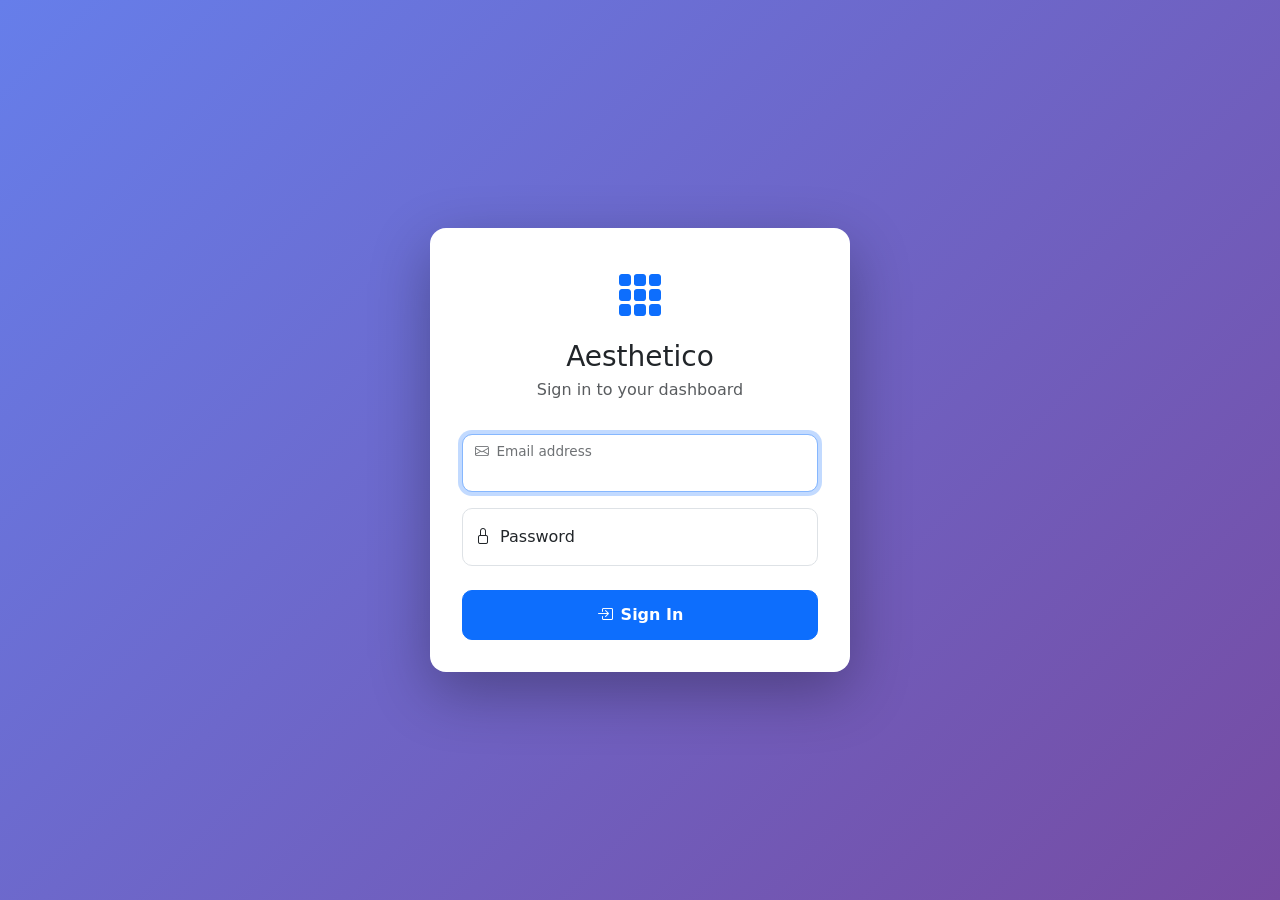
==== static/login.html @ 9bb9daa0 "Role base authentication and sheet showing completed." ====
<!DOCTYPE html>
<html lang="en" data-bs-theme="light">
<head>
    <meta charset="UTF-8">
    <meta name="viewport" content="width=device-width, initial-scale=1.0">
    <title>Login - Aesthetico Dashboard</title>

    <!-- Bootstrap 5.3 -->
    <link href="https://cdn.jsdelivr.net/npm/bootstrap@5.3.3/dist/css/bootstrap.min.css" rel="stylesheet">
    <!-- Bootstrap Icons -->
    <link href="https://cdn.jsdelivr.net/npm/bootstrap-icons@1.11.3/font/bootstrap-icons.min.css" rel="stylesheet">

    <style>
        body {
            background: linear-gradient(135deg, #667eea 0%, #764ba2 100%);
            min-height: 100vh;
            display: flex;
            align-items: center;
            justify-content: center;
        }

        .login-card {
            width: 100%;
            max-width: 420px;
            border: none;
            border-radius: 16px;
            box-shadow: 0 20px 60px rgba(0, 0, 0, 0.3);
        }

        .login-header {
            text-align: center;
            padding: 32px 32px 16px;
        }

        .login-header i {
            font-size: 3rem;
            color: #0d6efd;
        }

        .login-body {
            padding: 16px 32px 32px;
        }

        .form-floating > .form-control {
            border-radius: 10px;
        }

        .btn-login {
            border-radius: 10px;
            padding: 12px;
            font-weight: 600;
            font-size: 1rem;
        }

        .alert {
            border-radius: 10px;
            font-size: 0.9rem;
        }

        .spinner-border-sm {
            width: 1rem;
            height: 1rem;
        }
    </style>
</head>
<body>

    <div class="card login-card">
        <div class="login-header">
            <i class="bi bi-grid-3x3-gap-fill"></i>
            <h3 class="mt-2 mb-1">Aesthetico</h3>
            <p class="text-muted mb-0">Sign in to your dashboard</p>
        </div>

        <div class="login-body">
            <!-- Error alert (hidden by default) -->
            <div class="alert alert-danger d-none" id="errorAlert">
                <i class="bi bi-exclamation-triangle-fill me-2"></i>
                <span id="errorMessage"></span>
            </div>

            <form id="loginForm" onsubmit="handleLogin(event)">
                <div class="form-floating mb-3">
                    <input type="email" class="form-control" id="email" placeholder="name@example.com" required autofocus>
                    <label for="email"><i class="bi bi-envelope me-1"></i> Email address</label>
                </div>

                <div class="form-floating mb-4">
                    <input type="password" class="form-control" id="password" placeholder="Password" required>
                    <label for="password"><i class="bi bi-lock me-1"></i> Password</label>
                </div>

                <button class="btn btn-primary btn-login w-100" type="submit" id="btnLogin">
                    <i class="bi bi-box-arrow-in-right me-2"></i>Sign In
                </button>
            </form>
        </div>
    </div>

    <!-- Bootstrap 5.3 JS -->
    <script src="https://cdn.jsdelivr.net/npm/bootstrap@5.3.3/dist/js/bootstrap.bundle.min.js"></script>

    <script>
        const API = "";

        // If already logged in, redirect to dashboard
        (function checkAuth() {
            const token = localStorage.getItem("auth_token");
            if (token) {
                // Verify token is still valid
                fetch(`${API}/api/me`, {
                    headers: { "Authorization": `Bearer ${token}` }
                })
                .then(res => {
                    if (res.ok) {
                        window.location.href = "/";
                    }
                })
                .catch(() => {
                    // Token invalid, stay on login
                    localStorage.removeItem("auth_token");
                    localStorage.removeItem("auth_user");
                });
            }
        })();

        async function handleLogin(e) {
            e.preventDefault();

            const email = document.getElementById("email").value.trim();
            const password = document.getElementById("password").value;
            const btn = document.getElementById("btnLogin");
            const errorAlert = document.getElementById("errorAlert");
            const errorMessage = document.getElementById("errorMessage");

            // Hide previous error
            errorAlert.classList.add("d-none");

            // Show loading state
            const originalHTML = btn.innerHTML;
            btn.disabled = true;
            btn.innerHTML = '<span class="spinner-border spinner-border-sm me-2"></span>Signing in...';

            try {
                const res = await fetch(`${API}/api/login`, {
                    method: "POST",
                    headers: { "Content-Type": "application/json" },
                    body: JSON.stringify({ email, password }),
                });

                const data = await res.json();

                if (!res.ok) {
                    throw new Error(data.detail || "Login failed. Please try again.");
                }

                // Store auth data in localStorage
                localStorage.setItem("auth_token", data.token);
                localStorage.setItem("auth_user", JSON.stringify({
                    username: data.username,
                    email: data.email,
                    role: data.role,
                }));

                // Redirect to dashboard
                window.location.href = "/";

            } catch (err) {
                errorMessage.textContent = err.message;
                errorAlert.classList.remove("d-none");
            } finally {
                btn.disabled = false;
                btn.innerHTML = originalHTML;
            }
        }
    </script>
</body>
</html>
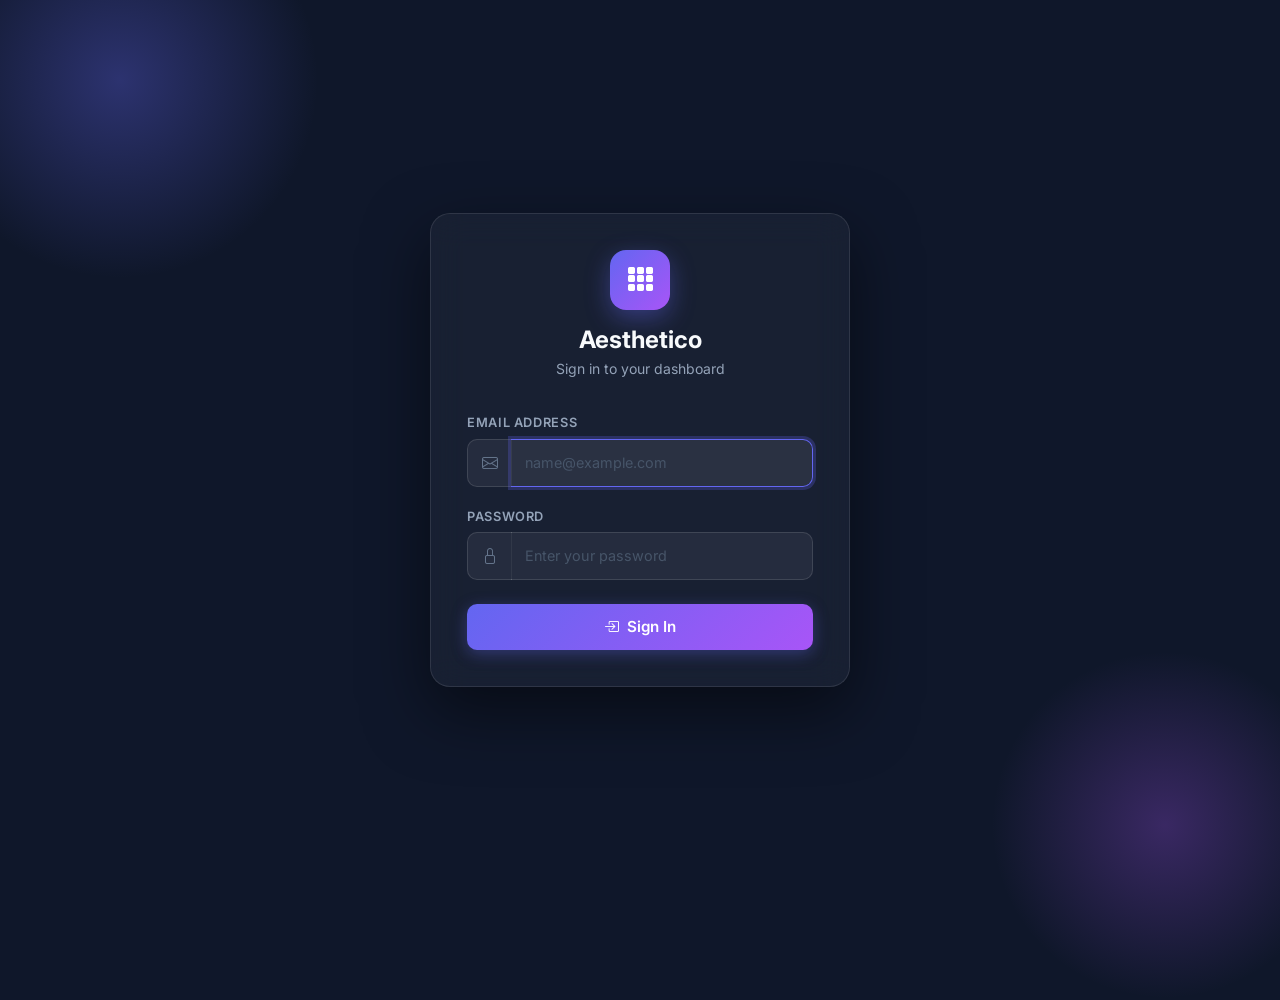
==== commit d2cce56e: "Updated the UI" ====
--- a/static/login.html
+++ b/static/login.html
@@ -1,5 +1,5 @@
 <!DOCTYPE html>
-<html lang="en" data-bs-theme="light">
+<html lang="en">
 <head>
     <meta charset="UTF-8">
     <meta name="viewport" content="width=device-width, initial-scale=1.0">
@@ -9,88 +9,226 @@
     <link href="https://cdn.jsdelivr.net/npm/bootstrap@5.3.3/dist/css/bootstrap.min.css" rel="stylesheet">
     <!-- Bootstrap Icons -->
     <link href="https://cdn.jsdelivr.net/npm/bootstrap-icons@1.11.3/font/bootstrap-icons.min.css" rel="stylesheet">
+    <!-- Google Fonts -->
+    <link href="https://fonts.googleapis.com/css2?family=Inter:wght@400;500;600;700&display=swap" rel="stylesheet">
 
     <style>
+        *, *::before, *::after { box-sizing: border-box; }
+
         body {
-            background: linear-gradient(135deg, #667eea 0%, #764ba2 100%);
+            font-family: 'Inter', system-ui, -apple-system, sans-serif;
             min-height: 100vh;
+            background: #0f172a;
             display: flex;
             align-items: center;
             justify-content: center;
-        }
-
+            padding: 20px;
+            position: relative;
+            overflow: hidden;
+        }
+
+        /* Decorative blobs */
+        body::before {
+            content: '';
+            position: absolute;
+            top: -120px;
+            left: -80px;
+            width: 400px;
+            height: 400px;
+            background: radial-gradient(circle, rgba(99,102,241,0.35) 0%, transparent 70%);
+            pointer-events: none;
+        }
+
+        body::after {
+            content: '';
+            position: absolute;
+            bottom: -100px;
+            right: -60px;
+            width: 350px;
+            height: 350px;
+            background: radial-gradient(circle, rgba(168,85,247,0.28) 0%, transparent 70%);
+            pointer-events: none;
+        }
+
+        /* Card */
         .login-card {
             width: 100%;
             max-width: 420px;
-            border: none;
-            border-radius: 16px;
-            box-shadow: 0 20px 60px rgba(0, 0, 0, 0.3);
+            background: rgba(255,255,255,0.04);
+            border: 1px solid rgba(255,255,255,0.10);
+            border-radius: 20px;
+            backdrop-filter: blur(16px);
+            box-shadow: 0 24px 64px rgba(0,0,0,0.5);
+            position: relative;
+            z-index: 1;
+            overflow: hidden;
         }
 
         .login-header {
             text-align: center;
-            padding: 32px 32px 16px;
-        }
-
-        .login-header i {
-            font-size: 3rem;
-            color: #0d6efd;
+            padding: 36px 36px 20px;
+        }
+
+        .login-logo {
+            width: 60px;
+            height: 60px;
+            border-radius: 16px;
+            background: linear-gradient(135deg, #6366f1, #a855f7);
+            display: inline-flex;
+            align-items: center;
+            justify-content: center;
+            font-size: 1.75rem;
+            color: #fff;
+            margin-bottom: 16px;
+            box-shadow: 0 8px 24px rgba(99,102,241,0.4);
+        }
+
+        .login-header h2 {
+            font-size: 1.5rem;
+            font-weight: 700;
+            color: #f8fafc;
+            margin-bottom: 4px;
+        }
+
+        .login-header p {
+            font-size: 0.875rem;
+            color: #94a3b8;
+            margin: 0;
         }
 
         .login-body {
-            padding: 16px 32px 32px;
-        }
-
-        .form-floating > .form-control {
+            padding: 10px 36px 36px;
+        }
+
+        .form-label {
+            font-size: 0.8rem;
+            font-weight: 600;
+            color: #94a3b8;
+            margin-bottom: 6px;
+            text-transform: uppercase;
+            letter-spacing: 0.05em;
+        }
+
+        .form-control {
+            background: rgba(255,255,255,0.06);
+            border: 1px solid rgba(255,255,255,0.12);
             border-radius: 10px;
+            color: #f8fafc;
+            padding: 11px 14px;
+            font-size: 0.9rem;
+            transition: border-color 0.2s, box-shadow 0.2s;
+        }
+
+        .form-control:focus {
+            background: rgba(255,255,255,0.08);
+            border-color: #6366f1;
+            box-shadow: 0 0 0 3px rgba(99,102,241,0.25);
+            color: #f8fafc;
+            outline: none;
+        }
+
+        .form-control::placeholder { color: #475569; }
+
+        .input-group-text {
+            background: rgba(255,255,255,0.06);
+            border: 1px solid rgba(255,255,255,0.12);
+            border-right: none;
+            border-radius: 10px 0 0 10px;
+            color: #64748b;
+            padding: 11px 14px;
+        }
+
+        .input-group .form-control {
+            border-left: none;
+            border-radius: 0 10px 10px 0;
         }
 
         .btn-login {
+            background: linear-gradient(135deg, #6366f1, #a855f7);
+            border: none;
             border-radius: 10px;
             padding: 12px;
             font-weight: 600;
-            font-size: 1rem;
-        }
-
-        .alert {
+            font-size: 0.95rem;
+            color: #fff;
+            width: 100%;
+            cursor: pointer;
+            transition: opacity 0.2s, transform 0.15s;
+            box-shadow: 0 4px 16px rgba(99,102,241,0.35);
+        }
+
+        .btn-login:hover {
+            opacity: 0.92;
+        }
+
+        .btn-login:active {
+            transform: scale(0.98);
+        }
+
+        .btn-login:disabled {
+            opacity: 0.65;
+            cursor: not-allowed;
+        }
+
+        .alert-danger {
+            background: rgba(239,68,68,0.12);
+            border: 1px solid rgba(239,68,68,0.25);
             border-radius: 10px;
-            font-size: 0.9rem;
-        }
-
-        .spinner-border-sm {
-            width: 1rem;
-            height: 1rem;
+            color: #fca5a5;
+            font-size: 0.875rem;
+            padding: 10px 14px;
+        }
+
+        .divider {
+            height: 1px;
+            background: rgba(255,255,255,0.07);
+            margin: 20px 0;
+        }
+
+        @media (max-width: 460px) {
+            .login-header { padding: 28px 24px 16px; }
+            .login-body   { padding: 10px 24px 28px; }
         }
     </style>
 </head>
 <body>
 
-    <div class="card login-card">
+    <div class="login-card">
         <div class="login-header">
-            <i class="bi bi-grid-3x3-gap-fill"></i>
-            <h3 class="mt-2 mb-1">Aesthetico</h3>
-            <p class="text-muted mb-0">Sign in to your dashboard</p>
+            <div class="login-logo">
+                <i class="bi bi-grid-3x3-gap-fill"></i>
+            </div>
+            <h2>Aesthetico</h2>
+            <p>Sign in to your dashboard</p>
         </div>
 
         <div class="login-body">
-            <!-- Error alert (hidden by default) -->
-            <div class="alert alert-danger d-none" id="errorAlert">
+            <!-- Error alert -->
+            <div class="alert alert-danger d-none mb-3" id="errorAlert">
                 <i class="bi bi-exclamation-triangle-fill me-2"></i>
                 <span id="errorMessage"></span>
             </div>
 
-            <form id="loginForm" onsubmit="handleLogin(event)">
-                <div class="form-floating mb-3">
-                    <input type="email" class="form-control" id="email" placeholder="name@example.com" required autofocus>
-                    <label for="email"><i class="bi bi-envelope me-1"></i> Email address</label>
+            <form id="loginForm" onsubmit="handleLogin(event)" novalidate>
+                <div class="mb-3">
+                    <label class="form-label" for="email">Email Address</label>
+                    <div class="input-group">
+                        <span class="input-group-text"><i class="bi bi-envelope"></i></span>
+                        <input type="email" class="form-control" id="email"
+                               placeholder="name@example.com" required autofocus>
+                    </div>
                 </div>
 
-                <div class="form-floating mb-4">
-                    <input type="password" class="form-control" id="password" placeholder="Password" required>
-                    <label for="password"><i class="bi bi-lock me-1"></i> Password</label>
+                <div class="mb-4">
+                    <label class="form-label" for="password">Password</label>
+                    <div class="input-group">
+                        <span class="input-group-text"><i class="bi bi-lock"></i></span>
+                        <input type="password" class="form-control" id="password"
+                               placeholder="Enter your password" required>
+                    </div>
                 </div>
 
-                <button class="btn btn-primary btn-login w-100" type="submit" id="btnLogin">
+                <button class="btn-login" type="submit" id="btnLogin">
                     <i class="bi bi-box-arrow-in-right me-2"></i>Sign In
                 </button>
             </form>
@@ -107,17 +245,13 @@
         (function checkAuth() {
             const token = localStorage.getItem("auth_token");
             if (token) {
-                // Verify token is still valid
                 fetch(`${API}/api/me`, {
                     headers: { "Authorization": `Bearer ${token}` }
                 })
                 .then(res => {
-                    if (res.ok) {
-                        window.location.href = "/";
-                    }
+                    if (res.ok) window.location.href = "/";
                 })
                 .catch(() => {
-                    // Token invalid, stay on login
                     localStorage.removeItem("auth_token");
                     localStorage.removeItem("auth_user");
                 });
@@ -127,25 +261,23 @@
         async function handleLogin(e) {
             e.preventDefault();
 
-            const email = document.getElementById("email").value.trim();
-            const password = document.getElementById("password").value;
-            const btn = document.getElementById("btnLogin");
-            const errorAlert = document.getElementById("errorAlert");
+            const email        = document.getElementById("email").value.trim();
+            const password     = document.getElementById("password").value;
+            const btn          = document.getElementById("btnLogin");
+            const errorAlert   = document.getElementById("errorAlert");
             const errorMessage = document.getElementById("errorMessage");
 
-            // Hide previous error
             errorAlert.classList.add("d-none");
 
-            // Show loading state
             const originalHTML = btn.innerHTML;
-            btn.disabled = true;
+            btn.disabled  = true;
             btn.innerHTML = '<span class="spinner-border spinner-border-sm me-2"></span>Signing in...';
 
             try {
                 const res = await fetch(`${API}/api/login`, {
-                    method: "POST",
+                    method:  "POST",
                     headers: { "Content-Type": "application/json" },
-                    body: JSON.stringify({ email, password }),
+                    body:    JSON.stringify({ email, password }),
                 });
 
                 const data = await res.json();
@@ -154,22 +286,20 @@
                     throw new Error(data.detail || "Login failed. Please try again.");
                 }
 
-                // Store auth data in localStorage
                 localStorage.setItem("auth_token", data.token);
                 localStorage.setItem("auth_user", JSON.stringify({
                     username: data.username,
-                    email: data.email,
-                    role: data.role,
+                    email:    data.email,
+                    role:     data.role,
                 }));
 
-                // Redirect to dashboard
                 window.location.href = "/";
 
             } catch (err) {
                 errorMessage.textContent = err.message;
                 errorAlert.classList.remove("d-none");
             } finally {
-                btn.disabled = false;
+                btn.disabled  = false;
                 btn.innerHTML = originalHTML;
             }
         }
